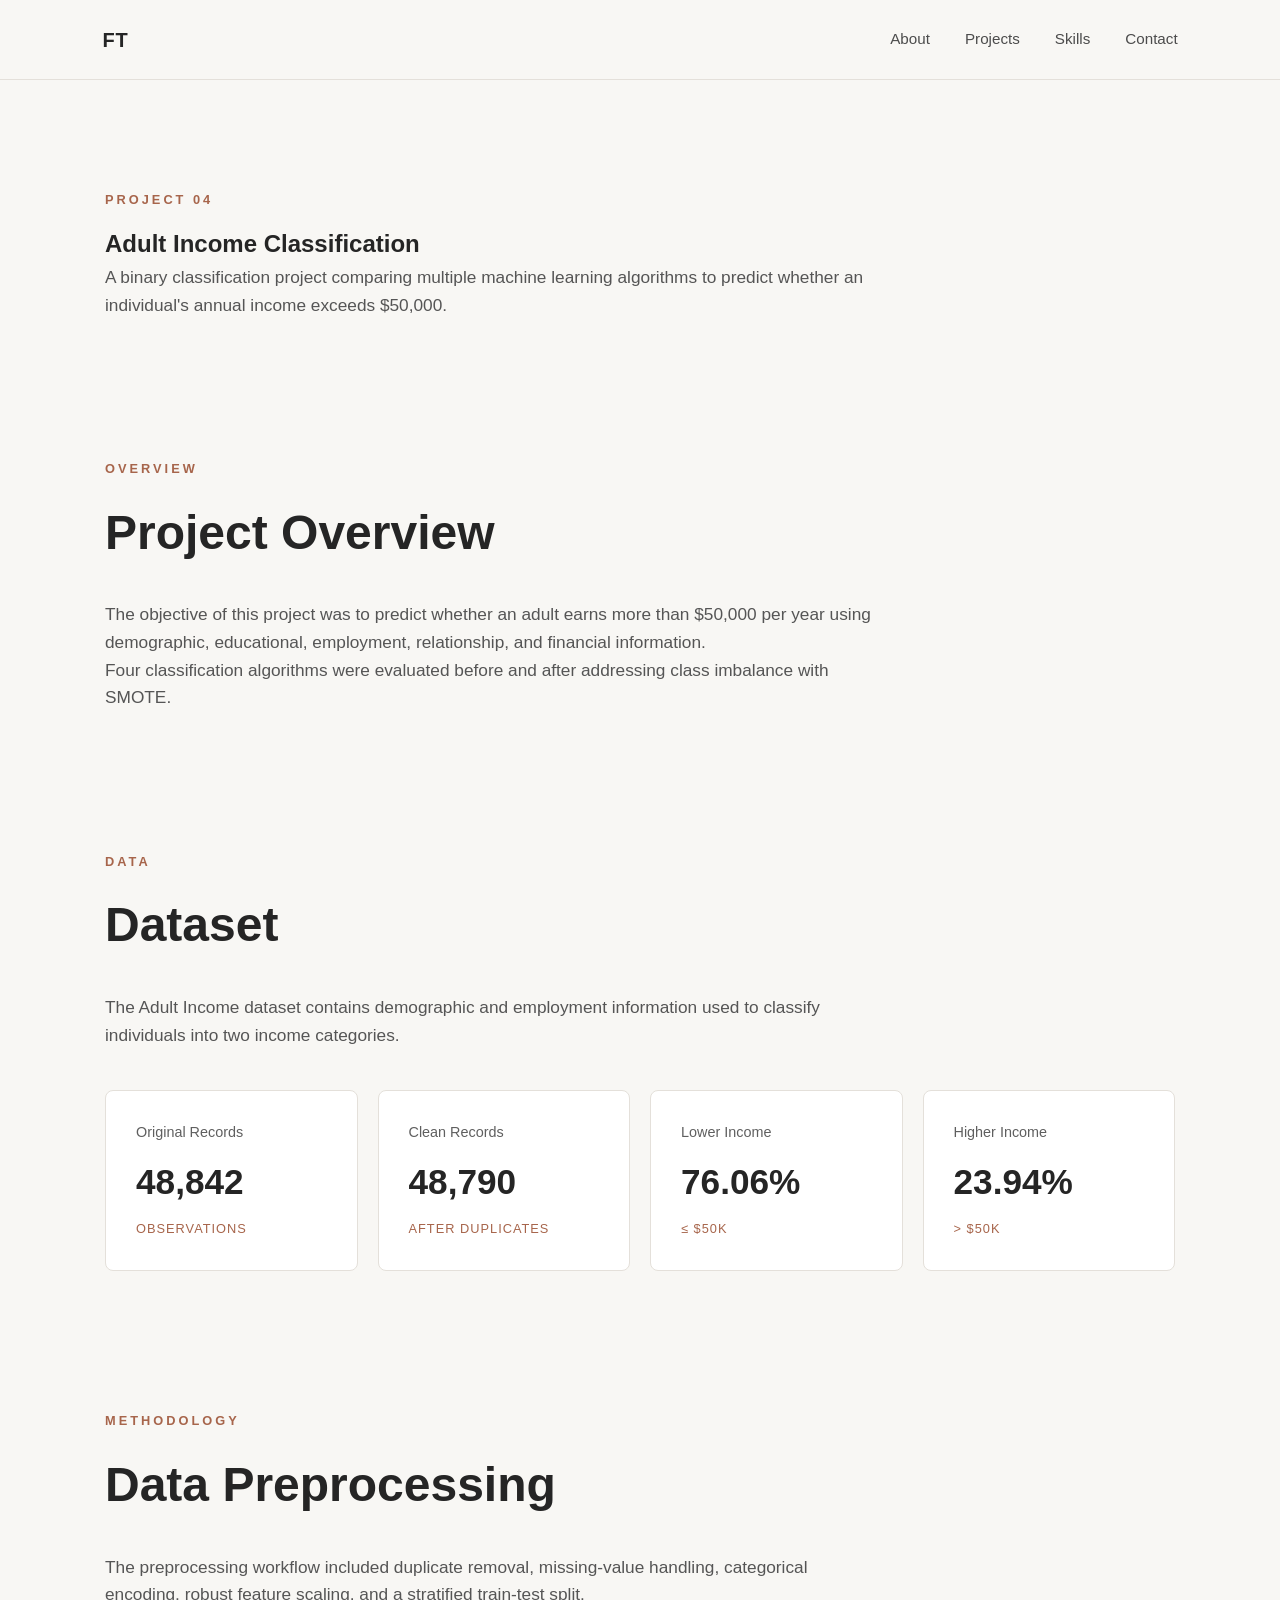
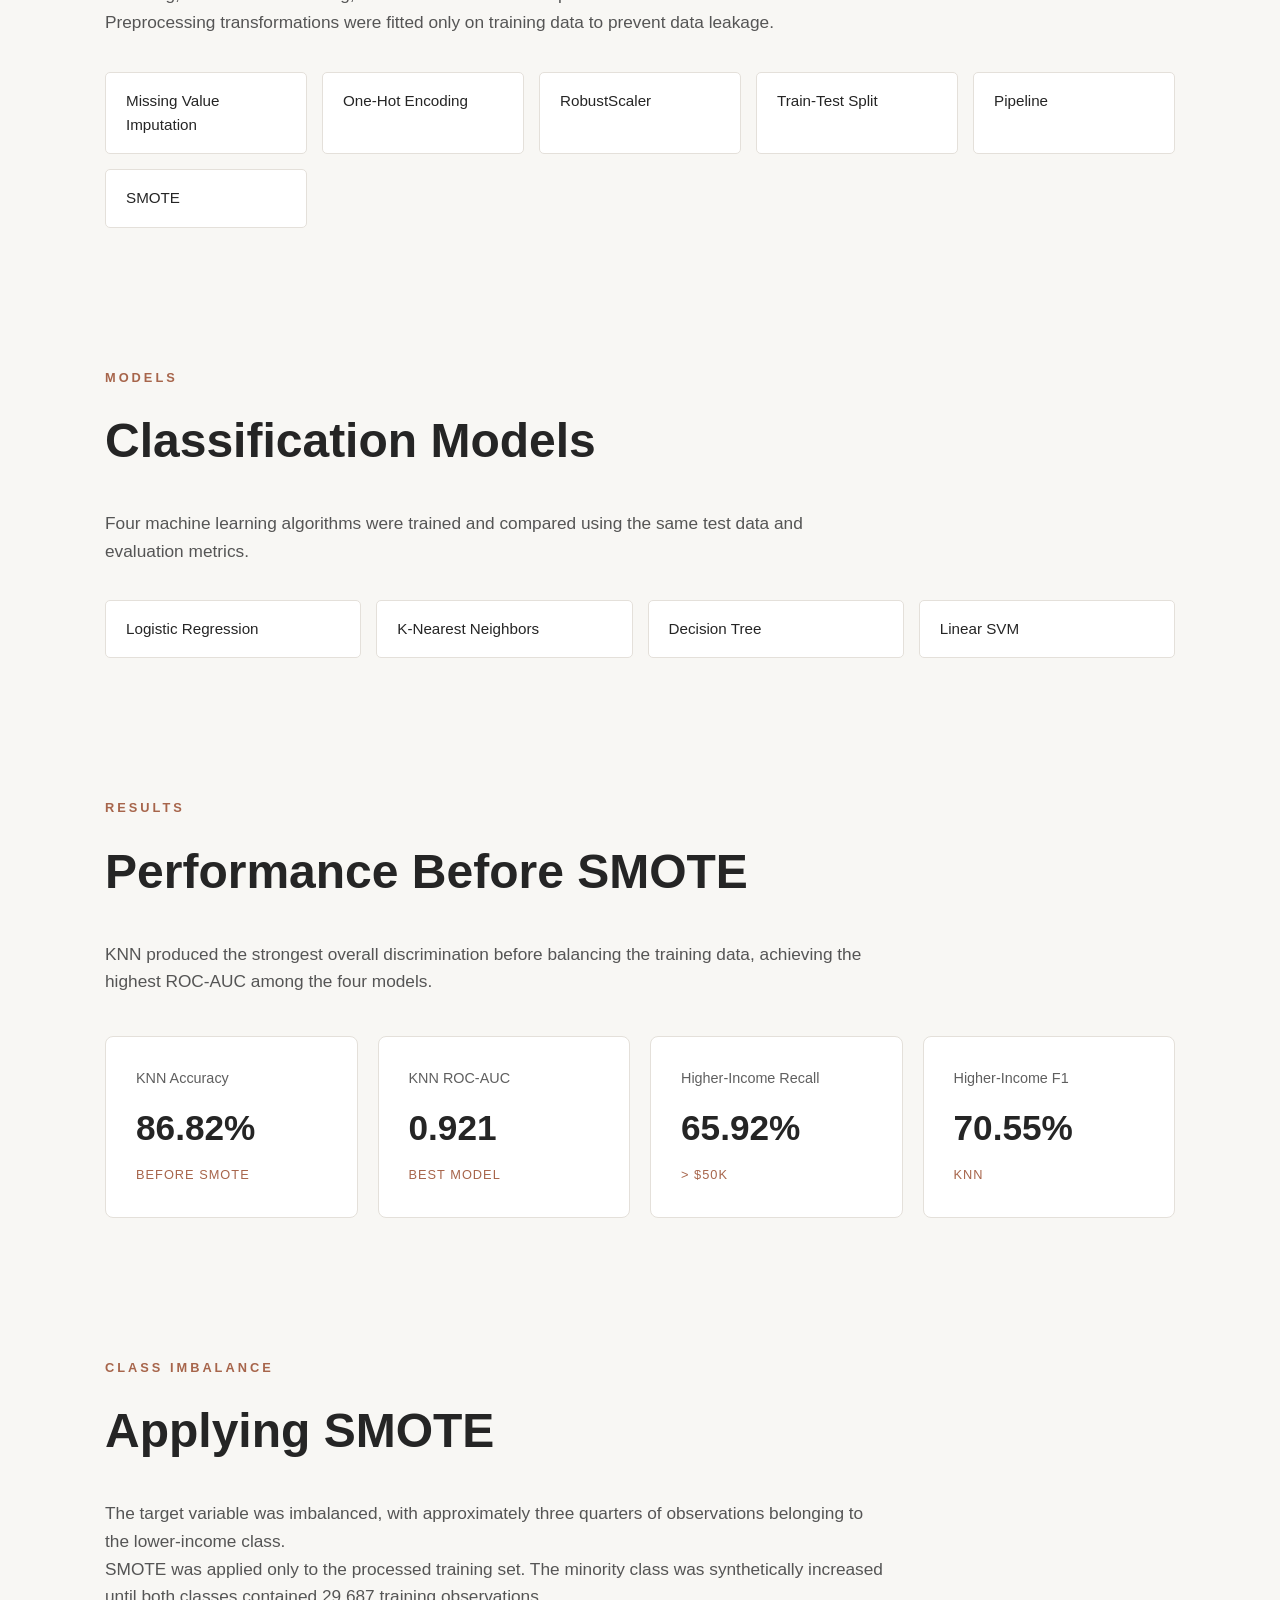
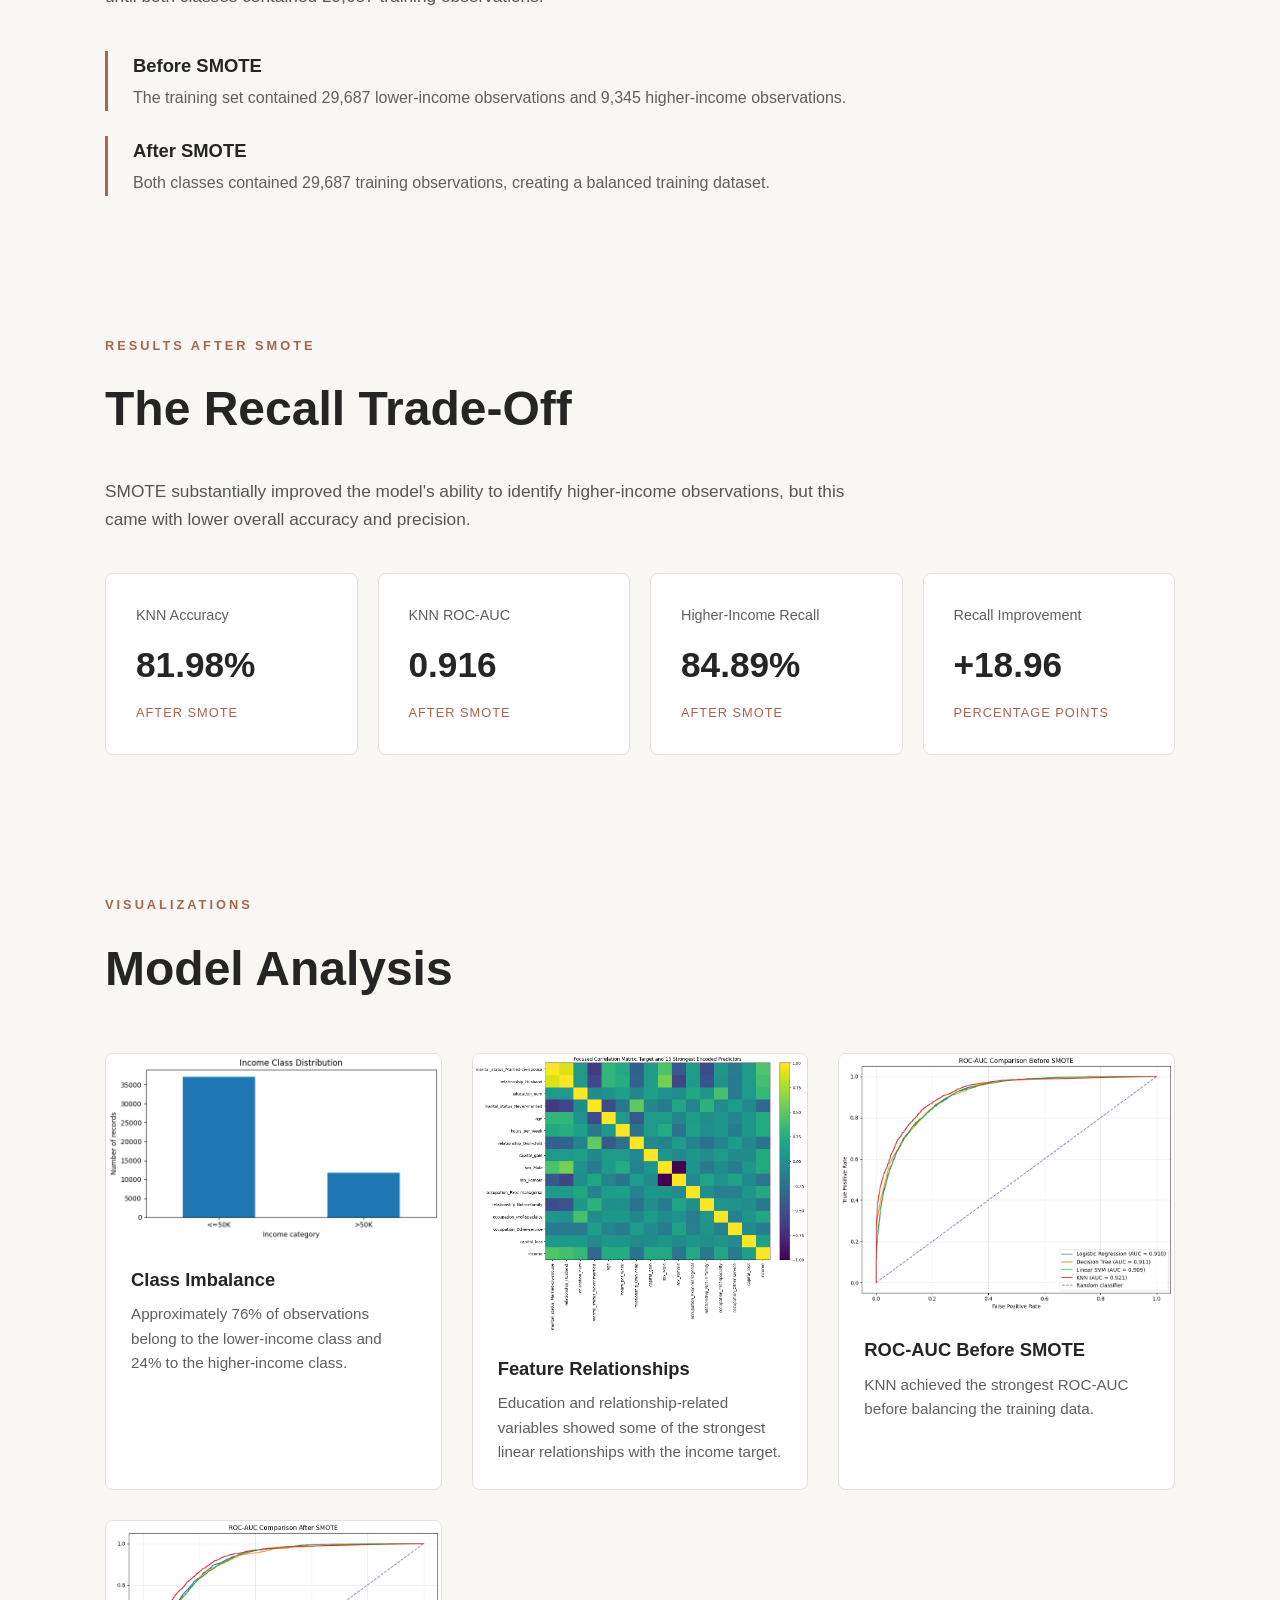
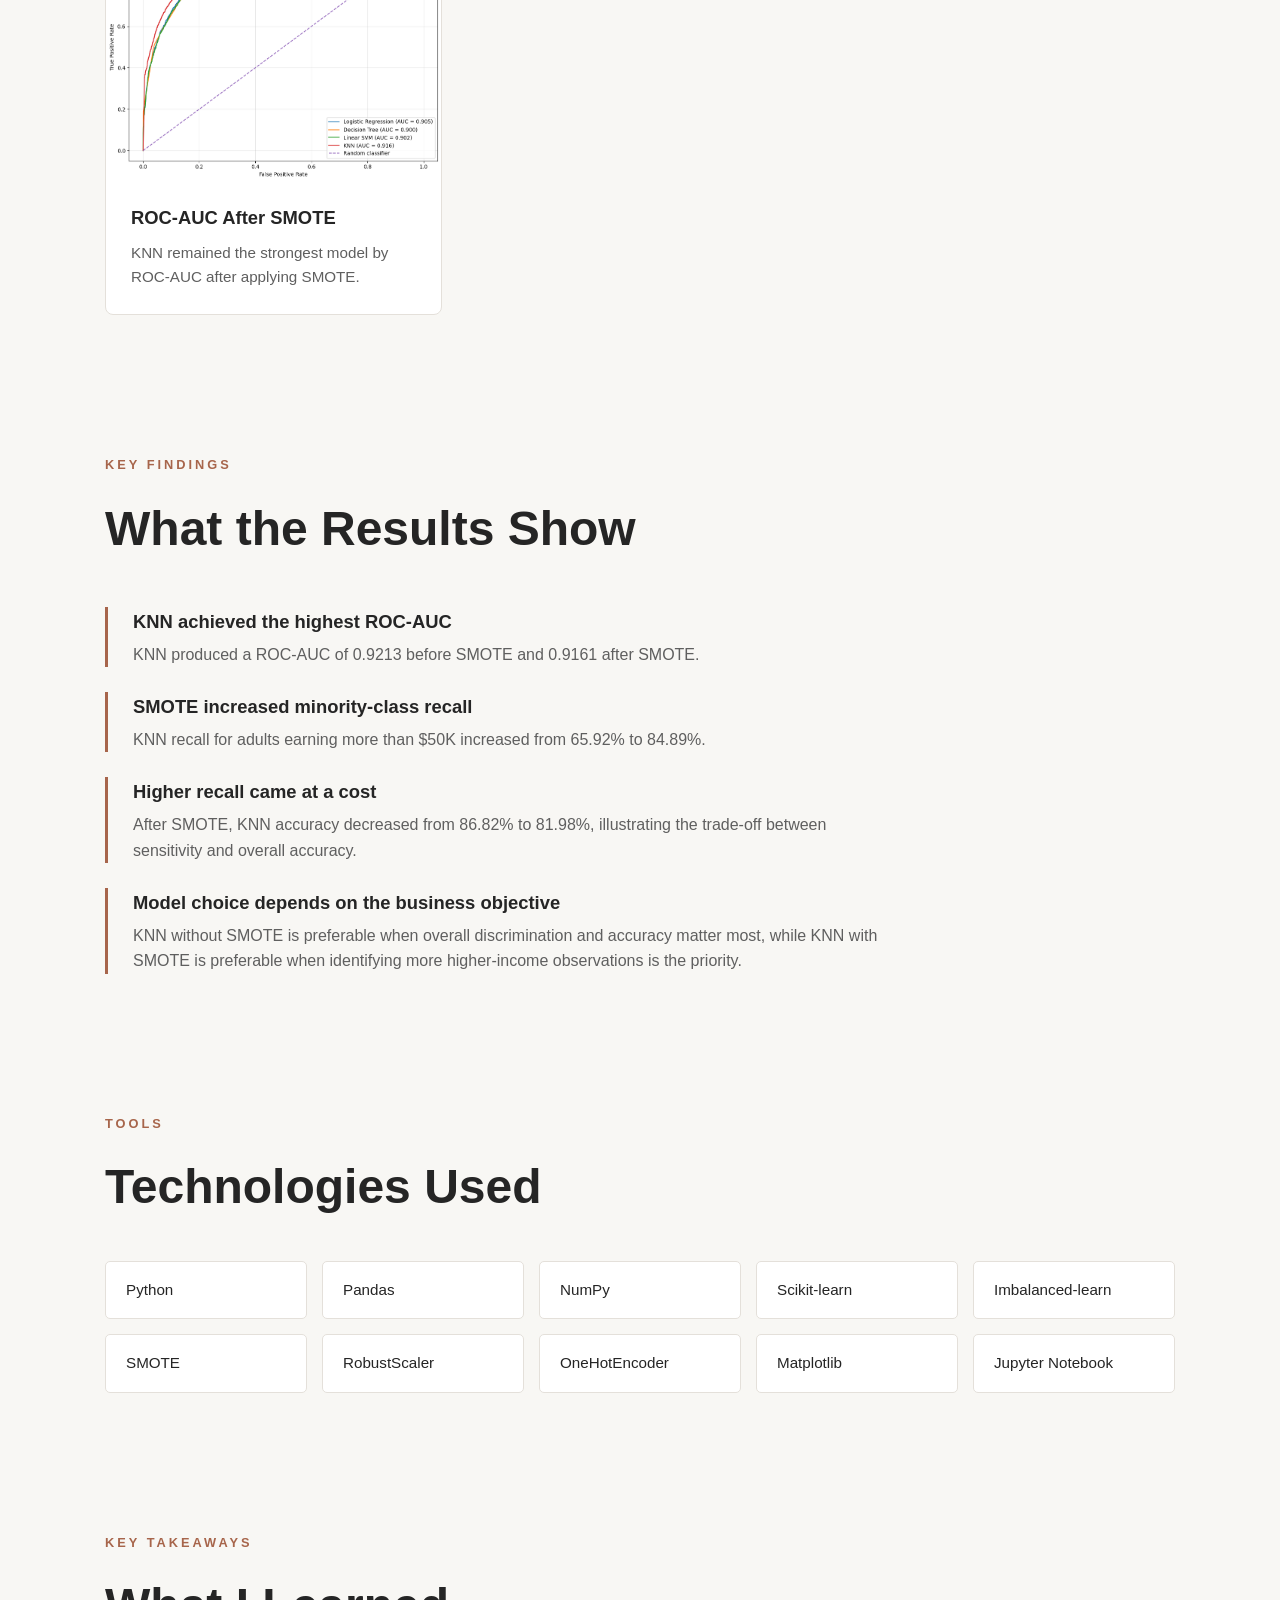
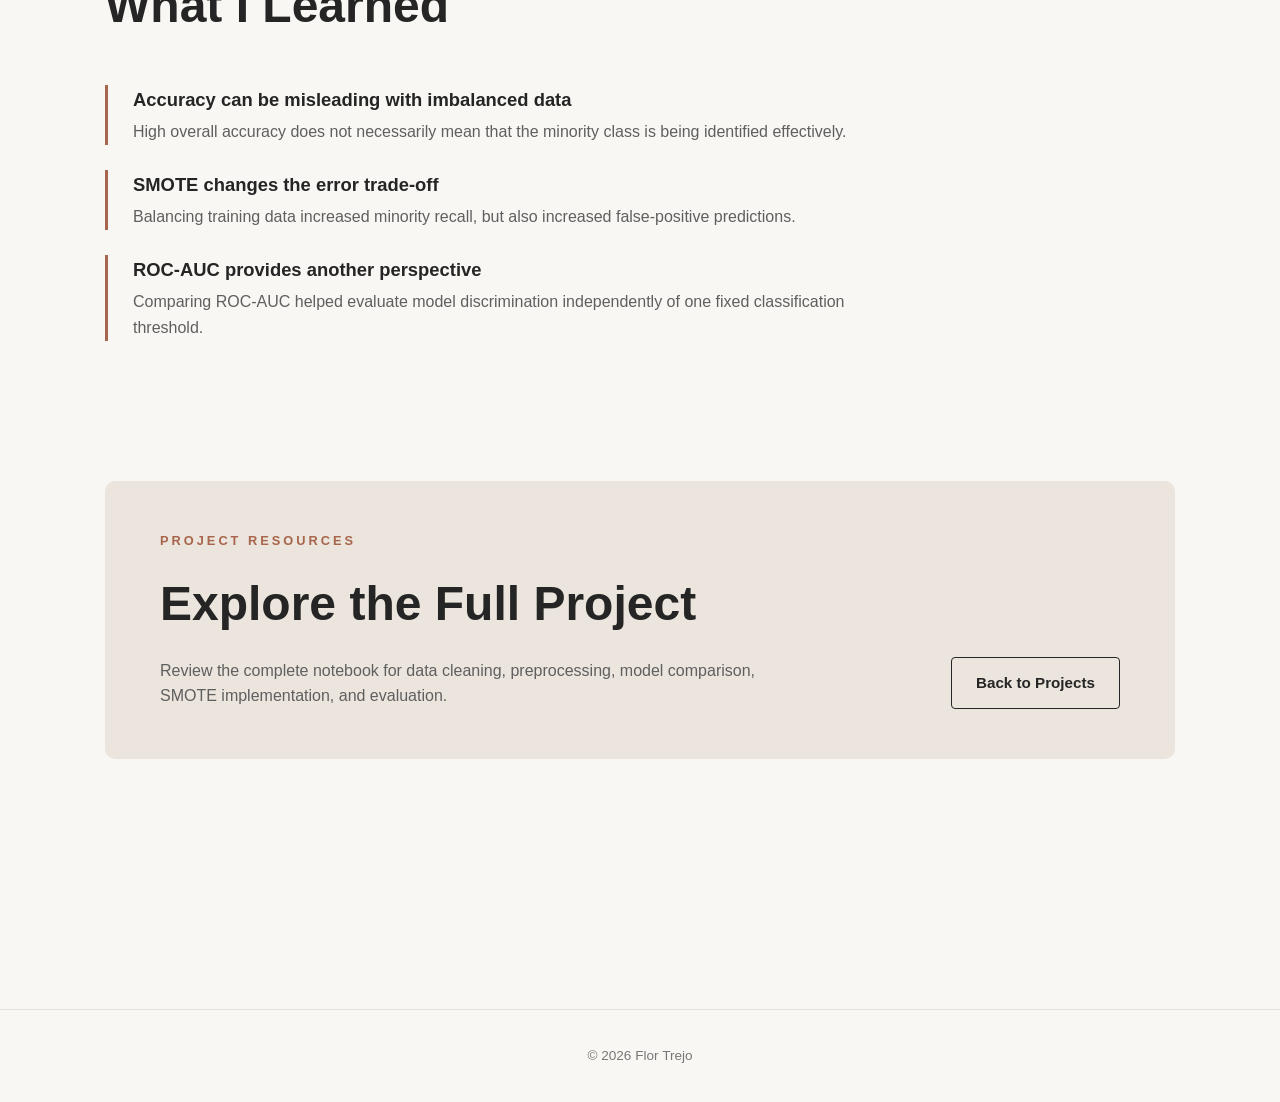
==== projects/adult-income.html @ ca2d6c8a "Create Adult Income classification project page" ====
<!DOCTYPE html>
<html lang="en">

<head>
    <meta charset="UTF-8">
    <meta name="viewport" content="width=device-width, initial-scale=1.0">

    <title>Adult Income Classification | Flor Trejo</title>

    <link rel="stylesheet" href="../style.css">
</head>

<body>

    <nav>

        <div class="logo">
            <a href="../index.html">FT</a>
        </div>

        <div class="nav-links">
            <a href="../index.html#about">About</a>
            <a href="../index.html#projects">Projects</a>
            <a href="../index.html#skills">Skills</a>
            <a href="../index.html#contact">Contact</a>
        </div>

    </nav>


    <main>

        <!-- PROJECT INTRO -->

        <section>

            <p class="section-label">PROJECT 04</p>

            <h1>Adult Income Classification</h1>

            <p>
                A binary classification project comparing multiple machine
                learning algorithms to predict whether an individual's annual
                income exceeds $50,000.
            </p>

        </section>


        <!-- OVERVIEW -->

        <section>

            <p class="section-label">OVERVIEW</p>

            <h2>Project Overview</h2>

            <p>
                The objective of this project was to predict whether an adult
                earns more than $50,000 per year using demographic,
                educational, employment, relationship, and financial
                information.
            </p>

            <p>
                Four classification algorithms were evaluated before and
                after addressing class imbalance with SMOTE.
            </p>

        </section>


        <!-- DATA -->

        <section>

            <p class="section-label">DATA</p>

            <h2>Dataset</h2>

            <p>
                The Adult Income dataset contains demographic and employment
                information used to classify individuals into two income
                categories.
            </p>

            <div class="results-grid">

                <div class="result-card">
                    <p>Original Records</p>
                    <h3>48,842</h3>
                    <span>Observations</span>
                </div>

                <div class="result-card">
                    <p>Clean Records</p>
                    <h3>48,790</h3>
                    <span>After Duplicates</span>
                </div>

                <div class="result-card">
                    <p>Lower Income</p>
                    <h3>76.06%</h3>
                    <span>≤ $50K</span>
                </div>

                <div class="result-card">
                    <p>Higher Income</p>
                    <h3>23.94%</h3>
                    <span>&gt; $50K</span>
                </div>

            </div>

        </section>


        <!-- PREPROCESSING -->

        <section>

            <p class="section-label">METHODOLOGY</p>

            <h2>Data Preprocessing</h2>

            <p>
                The preprocessing workflow included duplicate removal,
                missing-value handling, categorical encoding, robust feature
                scaling, and a stratified train-test split.
            </p>

            <p>
                Preprocessing transformations were fitted only on training
                data to prevent data leakage.
            </p>

            <div class="skills-grid">

                <span>Missing Value Imputation</span>
                <span>One-Hot Encoding</span>
                <span>RobustScaler</span>
                <span>Train-Test Split</span>
                <span>Pipeline</span>
                <span>SMOTE</span>

            </div>

        </section>


        <!-- MODELS -->

        <section>

            <p class="section-label">MODELS</p>

            <h2>Classification Models</h2>

            <p>
                Four machine learning algorithms were trained and compared
                using the same test data and evaluation metrics.
            </p>

            <div class="skills-grid">

                <span>Logistic Regression</span>
                <span>K-Nearest Neighbors</span>
                <span>Decision Tree</span>
                <span>Linear SVM</span>

            </div>

        </section>


        <!-- RESULTS BEFORE SMOTE -->

        <section>

            <p class="section-label">RESULTS</p>

            <h2>Performance Before SMOTE</h2>

            <p>
                KNN produced the strongest overall discrimination before
                balancing the training data, achieving the highest ROC-AUC
                among the four models.
            </p>

            <div class="results-grid">

                <div class="result-card">
                    <p>KNN Accuracy</p>
                    <h3>86.82%</h3>
                    <span>Before SMOTE</span>
                </div>

                <div class="result-card">
                    <p>KNN ROC-AUC</p>
                    <h3>0.921</h3>
                    <span>Best Model</span>
                </div>

                <div class="result-card">
                    <p>Higher-Income Recall</p>
                    <h3>65.92%</h3>
                    <span>&gt; $50K</span>
                </div>

                <div class="result-card">
                    <p>Higher-Income F1</p>
                    <h3>70.55%</h3>
                    <span>KNN</span>
                </div>

            </div>

        </section>


        <!-- SMOTE -->

        <section>

            <p class="section-label">CLASS IMBALANCE</p>

            <h2>Applying SMOTE</h2>

            <p>
                The target variable was imbalanced, with approximately
                three quarters of observations belonging to the lower-income
                class.
            </p>

            <p>
                SMOTE was applied only to the processed training set.
                The minority class was synthetically increased until both
                classes contained 29,687 training observations.
            </p>

            <div class="findings-list">

                <div>

                    <strong>Before SMOTE</strong>

                    <p>
                        The training set contained 29,687 lower-income
                        observations and 9,345 higher-income observations.
                    </p>

                </div>


                <div>

                    <strong>After SMOTE</strong>

                    <p>
                        Both classes contained 29,687 training observations,
                        creating a balanced training dataset.
                    </p>

                </div>

            </div>

        </section>


        <!-- RESULTS AFTER SMOTE -->

        <section>

            <p class="section-label">RESULTS AFTER SMOTE</p>

            <h2>The Recall Trade-Off</h2>

            <p>
                SMOTE substantially improved the model's ability to identify
                higher-income observations, but this came with lower overall
                accuracy and precision.
            </p>

            <div class="results-grid">

                <div class="result-card">
                    <p>KNN Accuracy</p>
                    <h3>81.98%</h3>
                    <span>After SMOTE</span>
                </div>

                <div class="result-card">
                    <p>KNN ROC-AUC</p>
                    <h3>0.916</h3>
                    <span>After SMOTE</span>
                </div>

                <div class="result-card">
                    <p>Higher-Income Recall</p>
                    <h3>84.89%</h3>
                    <span>After SMOTE</span>
                </div>

                <div class="result-card">
                    <p>Recall Improvement</p>
                    <h3>+18.96</h3>
                    <span>Percentage Points</span>
                </div>

            </div>

        </section>


        <!-- VISUALIZATIONS -->

        <section>

            <p class="section-label">VISUALIZATIONS</p>

            <h2>Model Analysis</h2>

            <div class="visualization-grid">


                <div class="visualization-card">

                    <img src="../assets/adult_target_distribution.png"
                         alt="Adult Income target class distribution">

                    <h3>Class Imbalance</h3>

                    <p>
                        Approximately 76% of observations belong to the
                        lower-income class and 24% to the higher-income class.
                    </p>

                </div>


                <div class="visualization-card">

                    <img src="../assets/adult_top_correlations.png"
                         alt="Adult Income strongest feature correlations">

                    <h3>Feature Relationships</h3>

                    <p>
                        Education and relationship-related variables showed
                        some of the strongest linear relationships with the
                        income target.
                    </p>

                </div>


                <div class="visualization-card">

                    <img src="../assets/adult_roc_before_smote.png"
                         alt="ROC-AUC comparison before SMOTE">

                    <h3>ROC-AUC Before SMOTE</h3>

                    <p>
                        KNN achieved the strongest ROC-AUC before balancing
                        the training data.
                    </p>

                </div>


                <div class="visualization-card">

                    <img src="../assets/adult_roc_after_smote.png"
                         alt="ROC-AUC comparison after SMOTE">

                    <h3>ROC-AUC After SMOTE</h3>

                    <p>
                        KNN remained the strongest model by ROC-AUC after
                        applying SMOTE.
                    </p>

                </div>


            </div>

        </section>


        <!-- KEY FINDINGS -->

        <section>

            <p class="section-label">KEY FINDINGS</p>

            <h2>What the Results Show</h2>

            <div class="findings-list">

                <div>

                    <strong>KNN achieved the highest ROC-AUC</strong>

                    <p>
                        KNN produced a ROC-AUC of 0.9213 before SMOTE and
                        0.9161 after SMOTE.
                    </p>

                </div>


                <div>

                    <strong>SMOTE increased minority-class recall</strong>

                    <p>
                        KNN recall for adults earning more than $50K increased
                        from 65.92% to 84.89%.
                    </p>

                </div>


                <div>

                    <strong>Higher recall came at a cost</strong>

                    <p>
                        After SMOTE, KNN accuracy decreased from 86.82%
                        to 81.98%, illustrating the trade-off between
                        sensitivity and overall accuracy.
                    </p>

                </div>


                <div>

                    <strong>Model choice depends on the business objective</strong>

                    <p>
                        KNN without SMOTE is preferable when overall
                        discrimination and accuracy matter most, while
                        KNN with SMOTE is preferable when identifying more
                        higher-income observations is the priority.
                    </p>

                </div>

            </div>

        </section>


        <!-- TOOLS -->

        <section>

            <p class="section-label">TOOLS</p>

            <h2>Technologies Used</h2>

            <div class="skills-grid">

                <span>Python</span>
                <span>Pandas</span>
                <span>NumPy</span>
                <span>Scikit-learn</span>
                <span>Imbalanced-learn</span>
                <span>SMOTE</span>
                <span>RobustScaler</span>
                <span>OneHotEncoder</span>
                <span>Matplotlib</span>
                <span>Jupyter Notebook</span>

            </div>

        </section>


        <!-- TAKEAWAYS -->

        <section>

            <p class="section-label">KEY TAKEAWAYS</p>

            <h2>What I Learned</h2>

            <div class="findings-list">

                <div>

                    <strong>Accuracy can be misleading with imbalanced data</strong>

                    <p>
                        High overall accuracy does not necessarily mean that
                        the minority class is being identified effectively.
                    </p>

                </div>


                <div>

                    <strong>SMOTE changes the error trade-off</strong>

                    <p>
                        Balancing training data increased minority recall,
                        but also increased false-positive predictions.
                    </p>

                </div>


                <div>

                    <strong>ROC-AUC provides another perspective</strong>

                    <p>
                        Comparing ROC-AUC helped evaluate model discrimination
                        independently of one fixed classification threshold.
                    </p>

                </div>

            </div>

        </section>


        <!-- RESOURCES -->

        <section class="resource-section">

            <div class="resource-content">

                <div>

                    <p class="section-label">PROJECT RESOURCES</p>

                    <h2>Explore the Full Project</h2>

                    <p>
                        Review the complete notebook for data cleaning,
                        preprocessing, model comparison, SMOTE implementation,
                        and evaluation.
                    </p>

                </div>


                <div class="resource-buttons">

                    <a href="../index.html#projects"
                       class="secondary-button">
                        Back to Projects
                    </a>

                </div>

            </div>

        </section>


    </main>


    <footer>
        <p>© 2026 Flor Trejo</p>
    </footer>

</body>

</html>
---- style.css ----
/* =========================
   GENERAL
========================= */

* {
    margin: 0;
    padding: 0;
    box-sizing: border-box;
}

html {
    scroll-behavior: smooth;
}

body {
    font-family: -apple-system, BlinkMacSystemFont, "Segoe UI", Roboto,
        Helvetica, Arial, sans-serif;

    background-color: #f8f7f4;
    color: #252525;
    line-height: 1.6;
}

a {
    text-decoration: none;
    color: inherit;
}


/* =========================
   NAVIGATION
========================= */

nav {
    width: 100%;
    height: 80px;

    display: flex;
    align-items: center;
    justify-content: space-between;

    padding: 0 8%;

    background-color: #f8f7f4;

    position: sticky;
    top: 0;
    z-index: 100;

    border-bottom: 1px solid #e4e0da;
}

.logo {
    font-size: 1.25rem;
    font-weight: 700;
    letter-spacing: 1px;
}

.nav-links {
    display: flex;
    gap: 35px;
}

.nav-links a {
    font-size: 0.95rem;
    color: #4c4c4c;
    transition: 0.2s;
}

.nav-links a:hover {
    color: #a7654b;
}


/* =========================
   HERO
========================= */

header {
    min-height: 78vh;

    display: flex;
    flex-direction: column;
    justify-content: center;

    padding: 100px 10%;

    background-color: #ebe5dd;
}

.intro {
    font-size: 1.05rem;
    margin-bottom: 10px;
    color: #a7654b;
    font-weight: 600;
}

header h1 {
    font-size: clamp(4rem, 8vw, 7rem);
    line-height: 1;
    letter-spacing: -4px;
    margin-bottom: 25px;
}

header h2 {
    font-size: clamp(1.5rem, 3vw, 2.3rem);
    font-weight: 500;
    margin-bottom: 20px;
}

.hero-description {
    max-width: 700px;
    font-size: 1.15rem;
    color: #5f5f5f;
    margin-bottom: 35px;
}

.hero-buttons {
    display: flex;
    gap: 15px;
    flex-wrap: wrap;
}

/* =========================
   BUTTONS
========================= */

.primary-button,
.secondary-button {
    display: inline-block;

    padding: 13px 24px;

    border-radius: 4px;

    font-size: 0.95rem;
    font-weight: 600;

    transition: 0.2s;
}

.primary-button {
    background-color: #252525;
    color: white;
}

.primary-button:hover {
    background-color: #a7654b;
}

.secondary-button {
    border: 1px solid #252525;
}

.secondary-button:hover {
    background-color: #252525;
    color: white;
}


/* =========================
   MAIN
========================= */

main {
    max-width: 1150px;
    margin: auto;
    padding: 110px 40px;
}

section {
    margin-bottom: 140px;
}

.section-label {
    font-size: 0.8rem;
    letter-spacing: 3px;
    font-weight: 700;
    color: #a7654b;
    margin-bottom: 15px;
}

section h2 {
    font-size: clamp(2rem, 4vw, 3rem);
    margin-bottom: 30px;
}

section > p {
    max-width: 780px;
    font-size: 1.08rem;
    color: #555;
}


/* =========================
   PROJECT
========================= */

.project-card {
    margin-top: 30px;
margin-bottom: 30px;

    background-color: #ffffff;

    border: 1px solid #e4e0da;

    padding: 45px;

    border-radius: 8px;

    transition: transform 0.2s, box-shadow 0.2s;
}

.project-card:hover {
    transform: translateY(-4px);

    box-shadow:
        0 12px 30px rgba(0, 0, 0, 0.07);
}

.project-number {
    font-size: 0.8rem;
    font-weight: 700;
    color: #a7654b;
    margin-bottom: 25px;
}

.project-card h3 {
    font-size: 1.7rem;
    margin-bottom: 15px;
}

.project-card > p {
    max-width: 700px;
    color: #5a5a5a;
}

.project-tools {
    margin-top: 25px;
    margin-bottom: 25px;

    font-size: 0.9rem;
    color: #777;
}

.project-link {
    font-weight: 600;
    color: #a7654b;
}

.project-link:hover {
    text-decoration: underline;
}


/* =========================
   SKILLS
========================= */

.skills-grid {
    display: grid;

    grid-template-columns:
        repeat(auto-fit, minmax(180px, 1fr));

    gap: 15px;

    margin-top: 35px;
}

.skills-grid span {
    background-color: white;

    border: 1px solid #e4e0da;

    padding: 16px 20px;

    border-radius: 5px;

    font-size: 0.95rem;
}


/* =========================
   CONTACT
========================= */

#contact {
    background-color: #ebe5dd;

    padding: 60px;

    border-radius: 8px;
}

/* =========================
   PROJECT RESOURCES
========================= */

.resource-section {
    background-color: #ebe5dd;
    border-radius: 10px;
    padding: 50px 55px;
}

.resource-content {
    display: flex;
    align-items: flex-end;
    justify-content: space-between;
    gap: 50px;
}

.resource-content h2 {
    margin-bottom: 15px;
}

.resource-content p:not(.section-label) {
    max-width: 650px;
    color: #5f5f5f;
}

.resource-buttons {
    display: flex;
    gap: 14px;
    flex-shrink: 0;
}

/* =========================
   FOOTER
========================= */

footer {
    border-top: 1px solid #e4e0da;

    padding: 35px 8%;

    text-align: center;

    font-size: 0.85rem;
    color: #777;
}


/* =========================
   MOBILE
========================= */
/* =========================
   PROJECT RESULTS
========================= */

.results-grid {
    display: grid;
    grid-template-columns: repeat(auto-fit, minmax(200px, 1fr));
    gap: 20px;
    margin-top: 40px;
}

.result-card {
    background-color: white;
    border: 1px solid #e4e0da;
    border-radius: 8px;
    padding: 30px;
}

.result-card p {
    font-size: 0.9rem;
    color: #666;
    margin-bottom: 10px;
}

.result-card h3 {
    font-size: 2.2rem;
    margin-bottom: 5px;
}

.result-card span {
    font-size: 0.8rem;
    color: #a7654b;
    text-transform: uppercase;
    letter-spacing: 1px;
}


.findings-list {
    margin-top: 40px;
    display: grid;
    gap: 25px;
}

.findings-list div {
    border-left: 3px solid #a7654b;
    padding-left: 25px;
}

.findings-list strong {
    display: block;
    font-size: 1.15rem;
    margin-bottom: 5px;
}

.findings-list p {
    color: #666;
    max-width: 750px;
}
/* =========================
   PROJECT VISUALIZATIONS
========================= */

.visualization-grid {
    display: grid;
    grid-template-columns: repeat(auto-fit, minmax(300px, 1fr));
    gap: 30px;
    margin-top: 45px;
}

.visualization-card {
    background-color: white;
    border: 1px solid #e4e0da;
    border-radius: 8px;
    overflow: hidden;
}

.visualization-card img {
    width: 100%;
    display: block;
}

.visualization-card h3 {
    font-size: 1.15rem;
    padding: 22px 25px 8px;
}

.visualization-card p {
    padding: 0 25px 25px;
    color: #666;
    font-size: 0.95rem;
}

.contribution-result {
    max-width: 320px;
    margin-top: 35px;
}

/* =========================
   SHARED PROJECT COLOR SYSTEM
========================= */

:root {
    --background: #f8f7f4;
    --section-background: #ebe5dd;
    --card-background: #ffffff;

    --text-primary: #252525;
    --text-secondary: #5f5f5f;

    --accent: #a7654b;

    --border: #e4e0da;
}


/* GENERAL PROJECT COLORS */

body {
    background-color: var(--background);
    color: var(--text-primary);
}

main {
    background-color: var(--background);
}

section {
    background-color: transparent;
}


/* LABELS */

.section-label {
    color: var(--accent);
}


/* RESULT CARDS */

.result-card {
    background-color: var(--card-background);
    border: 1px solid var(--border);
}

.result-card p {
    color: var(--text-secondary);
}

.result-card span {
    color: var(--accent);
}


/* SKILL CARDS */

.skills-grid span {
    background-color: var(--card-background);
    border: 1px solid var(--border);
    color: var(--text-primary);
}


/* FINDINGS */

.findings-list div {
    border-left-color: var(--accent);
}

.findings-list p {
    color: var(--text-secondary);
}


/* VISUALIZATION CARDS */

.visualization-card {
    background-color: var(--card-background);
    border: 1px solid var(--border);
}

.visualization-card p {
    color: var(--text-secondary);
}


/* RESOURCES */

.resource-section {
    background-color: var(--section-background);
}


/* BUTTONS */

.primary-button {
    background-color: var(--text-primary);
    color: white;
}

.primary-button:hover {
    background-color: var(--accent);
}

.secondary-button {
    border: 1px solid var(--text-primary);
    color: var(--text-primary);
}

.secondary-button:hover {
    background-color: var(--text-primary);
    color: white;
}

@media (max-width: 768px) {
.resource-section {
    padding: 35px 25px;
}

.resource-content {
    flex-direction: column;
    align-items: flex-start;
    gap: 30px;
}

.resource-buttons {
    width: 100%;
    flex-direction: column;
}

.resource-buttons a {
    text-align: center;
    width: 100%;
}
    nav {
        height: 70px;
        padding: 0 25px;
    }

    .nav-links {
        gap: 15px;
    }

    .nav-links a {
        font-size: 0.8rem;
    }

    header {
        min-height: 75vh;
        padding: 80px 25px;
    }

    header h1 {
        letter-spacing: -2px;
    }

    main {
        padding: 80px 25px;
    }

    section {
        margin-bottom: 90px;
    }

    .project-card {
        padding: 30px;
    }

    #contact {
        padding: 35px 25px;
    }
}
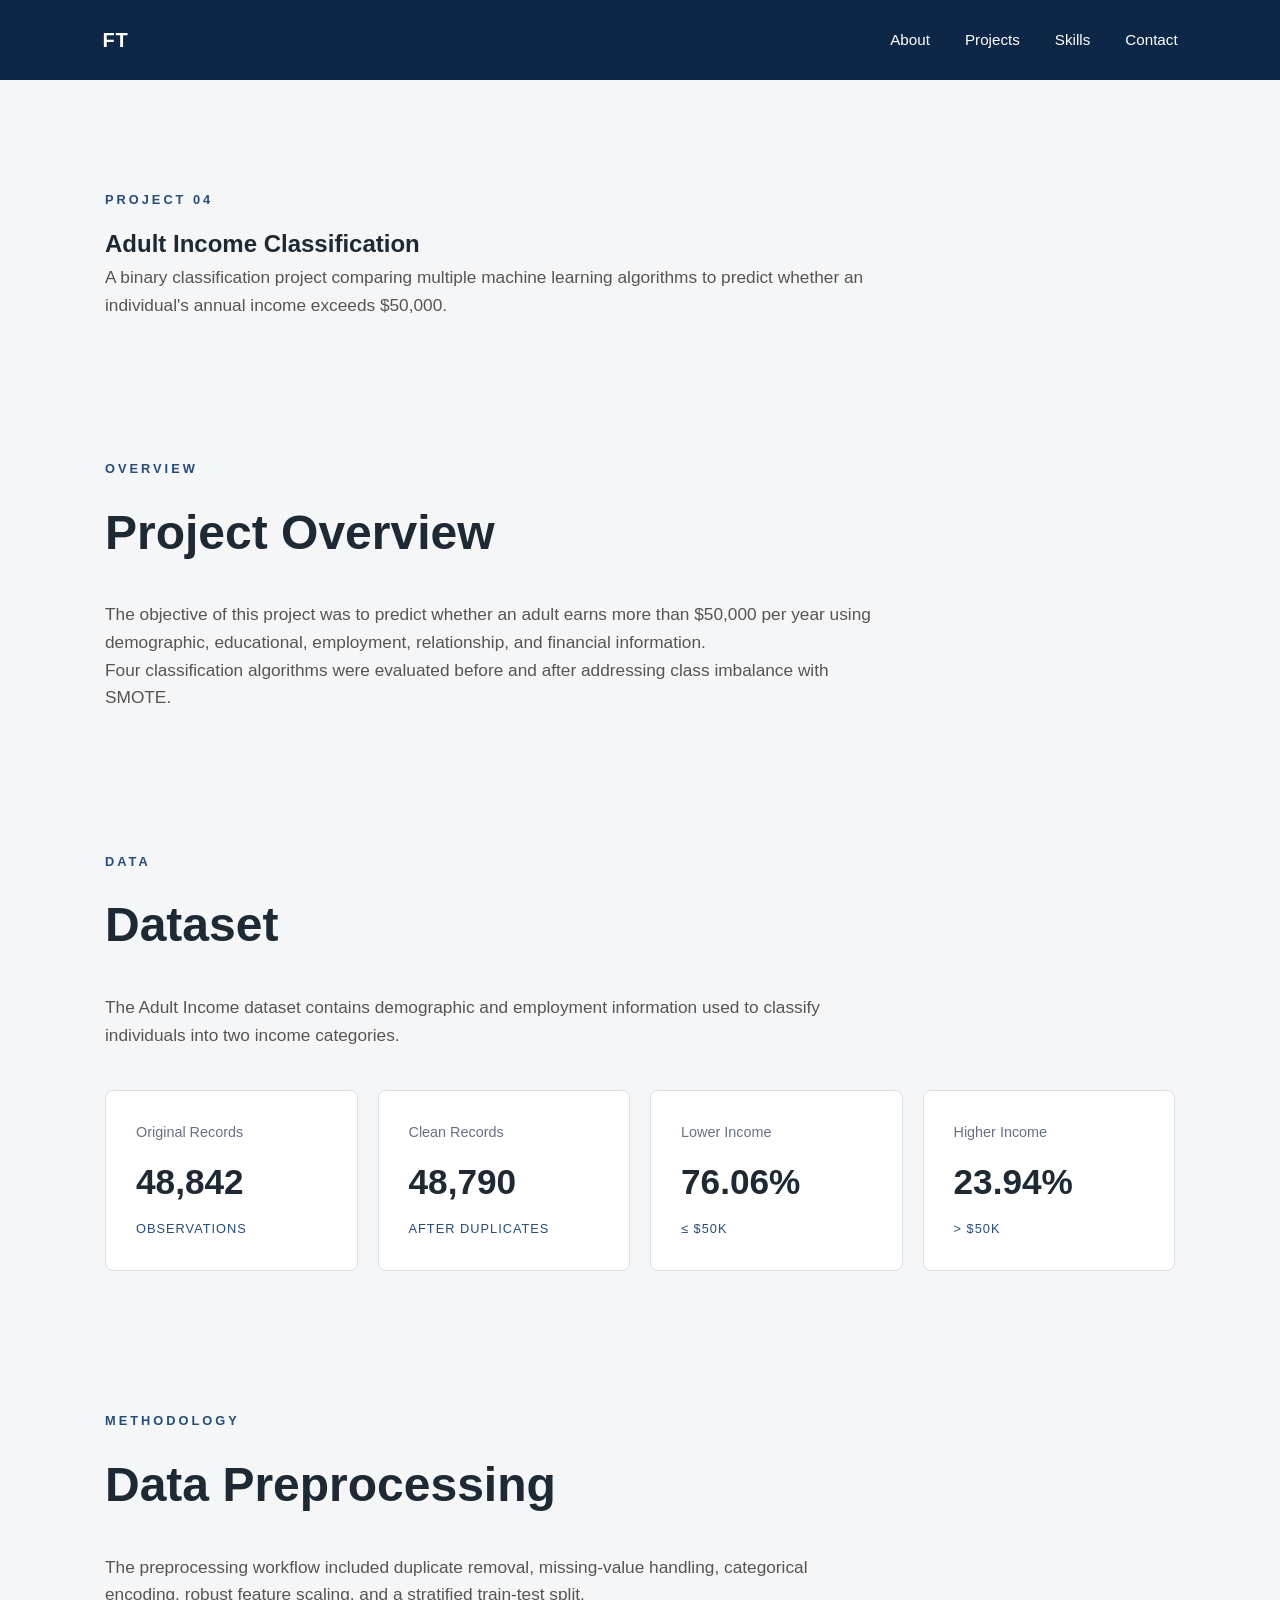
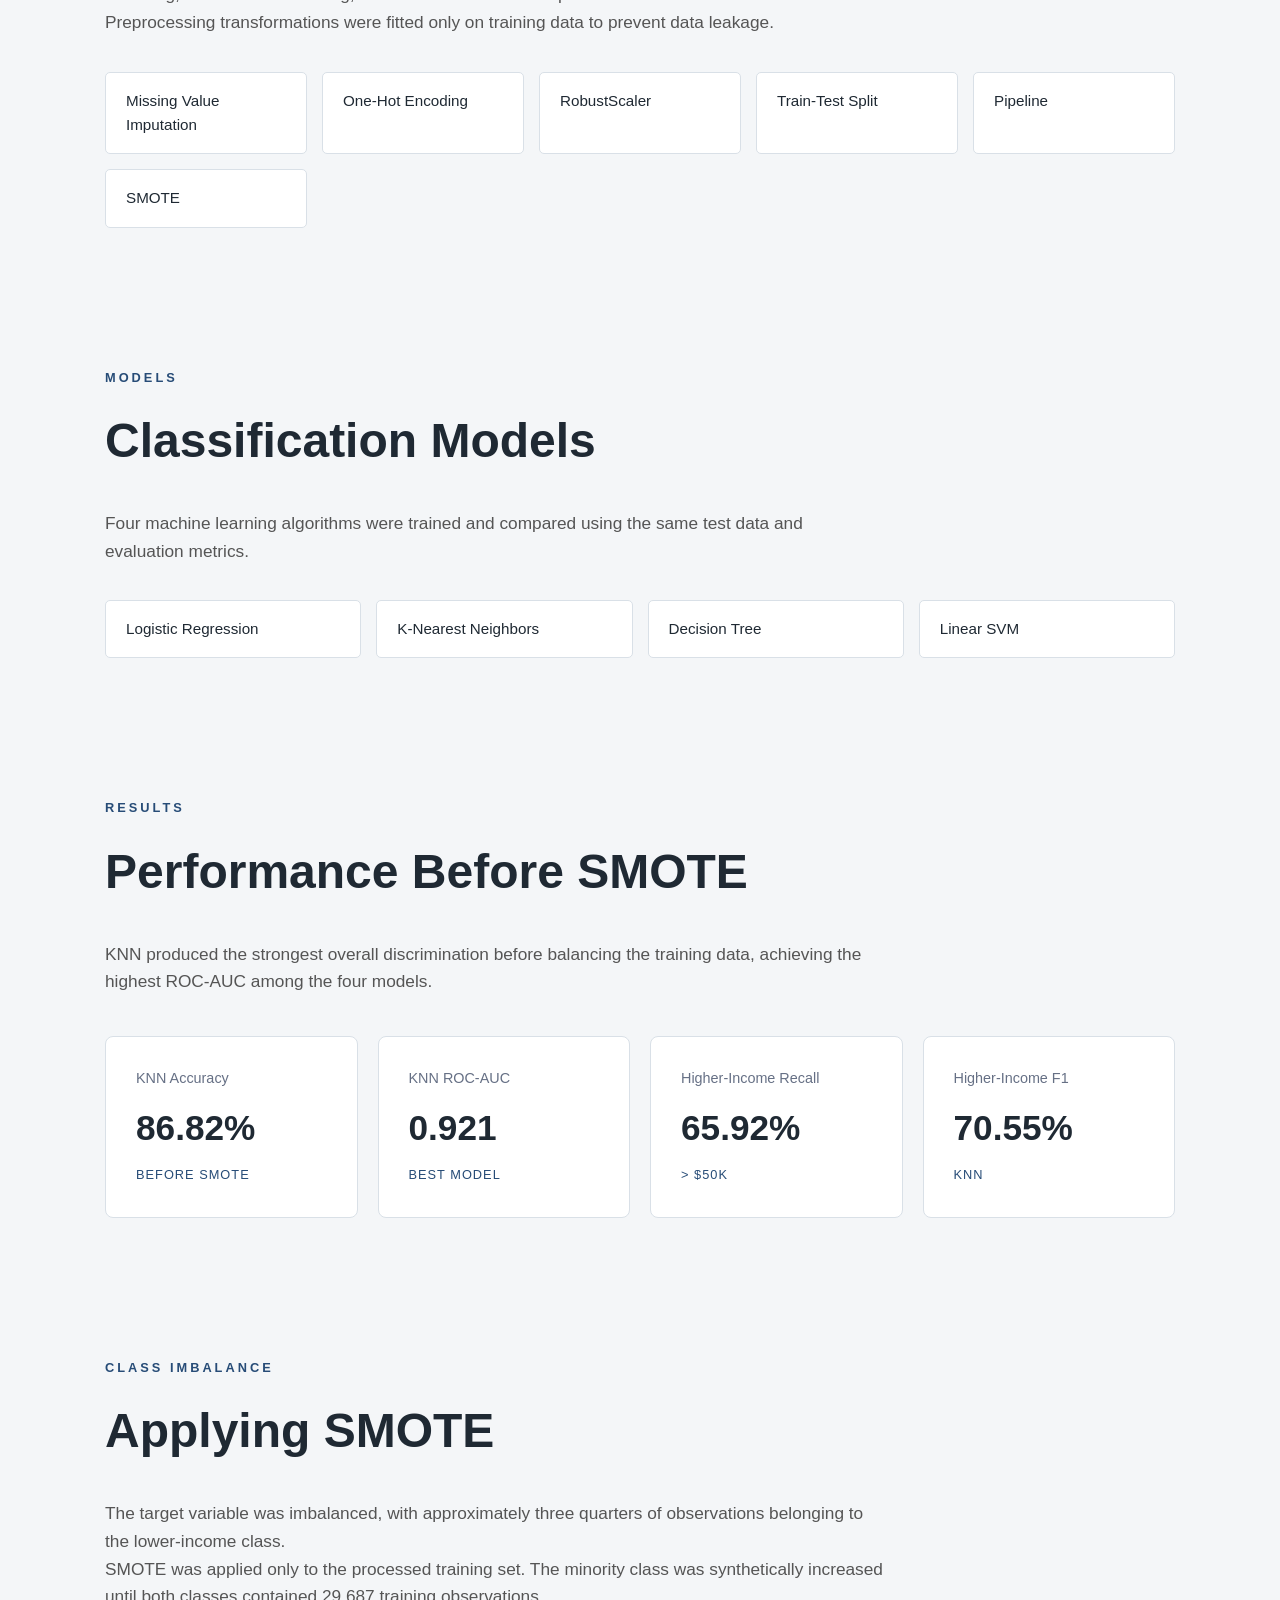
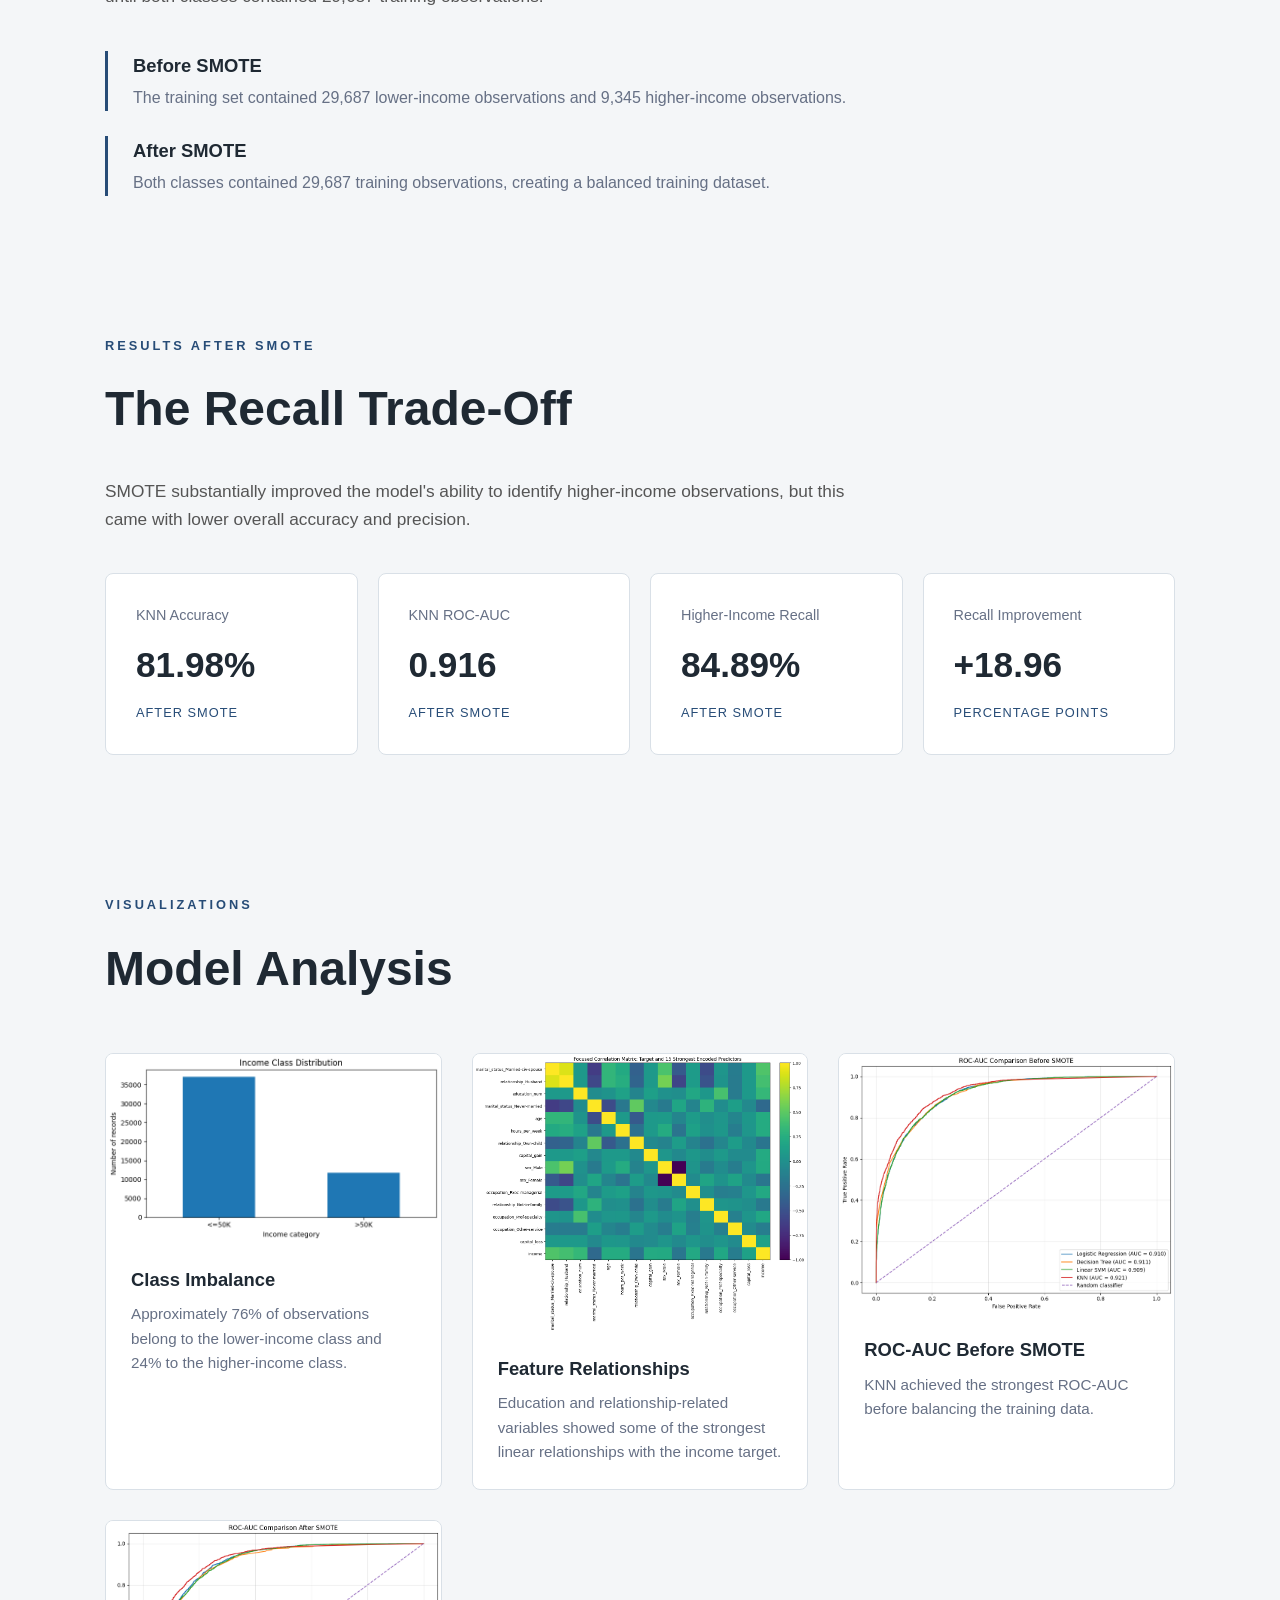
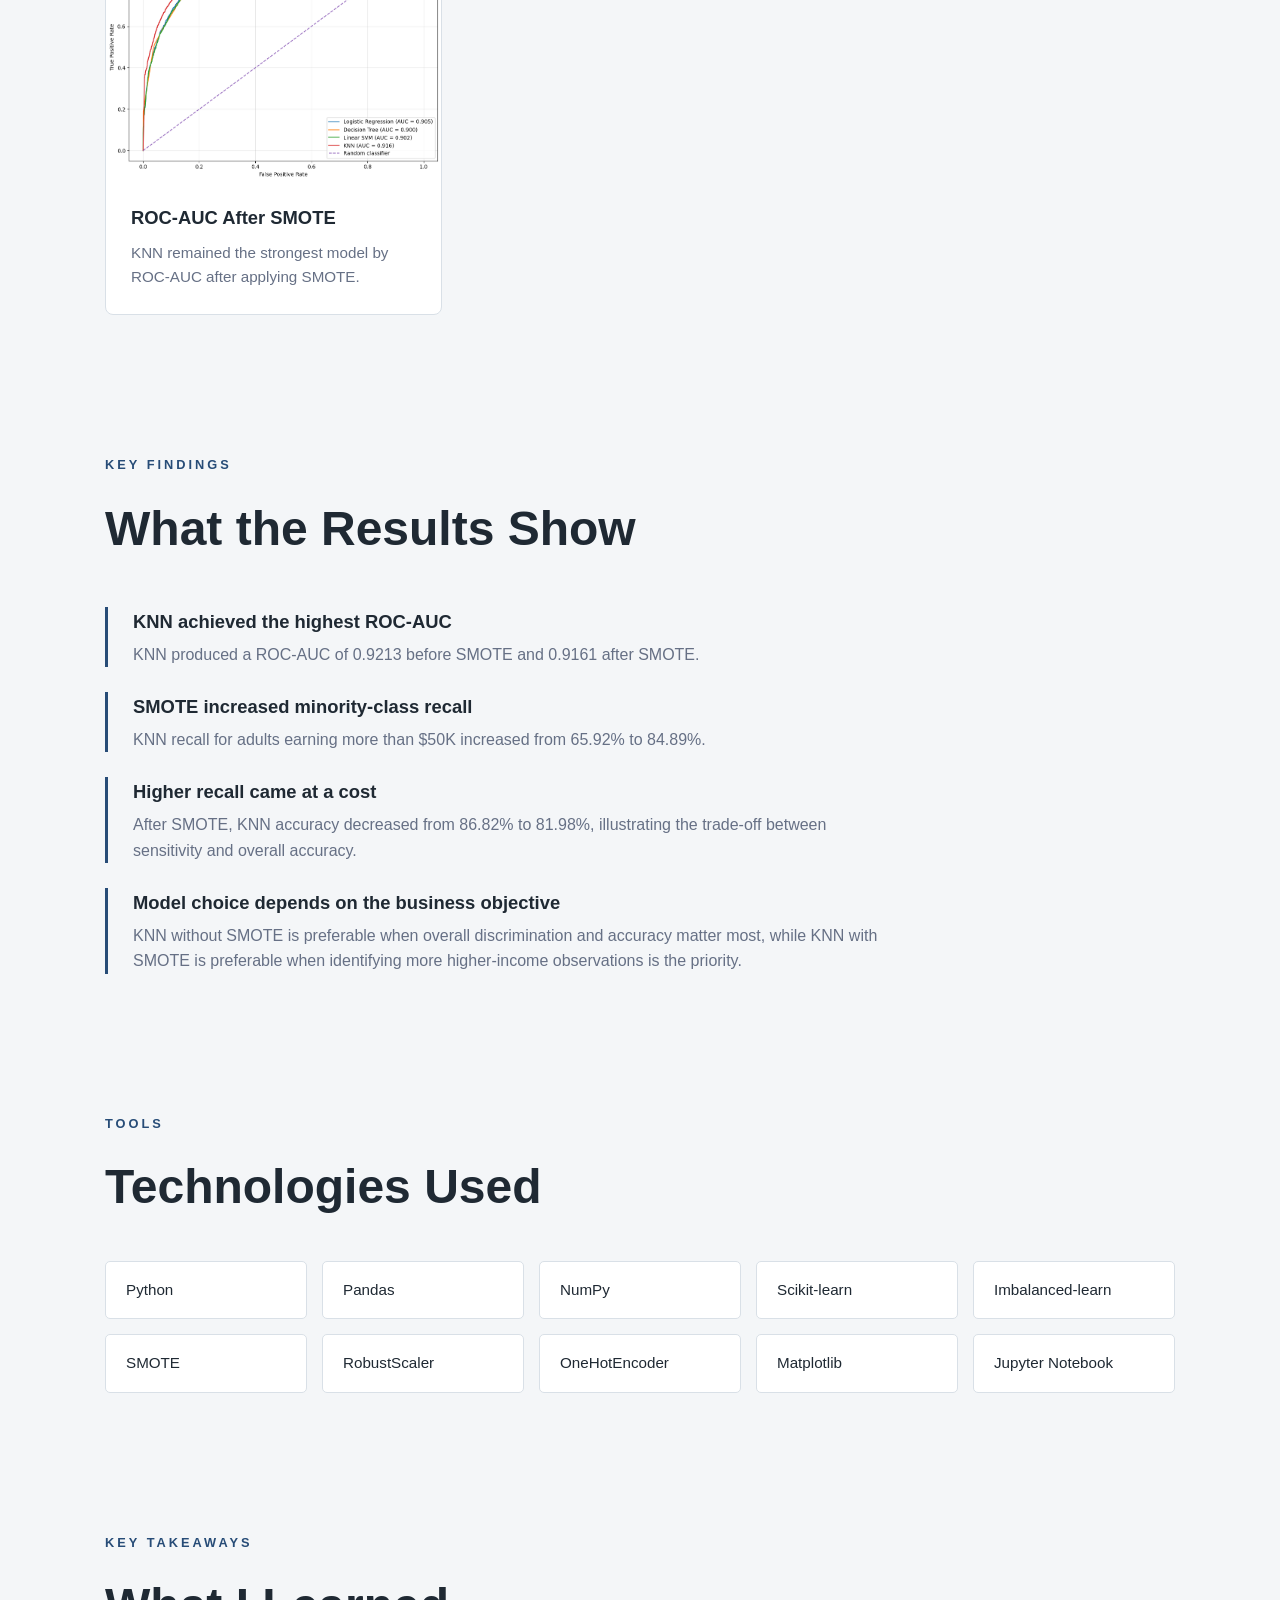
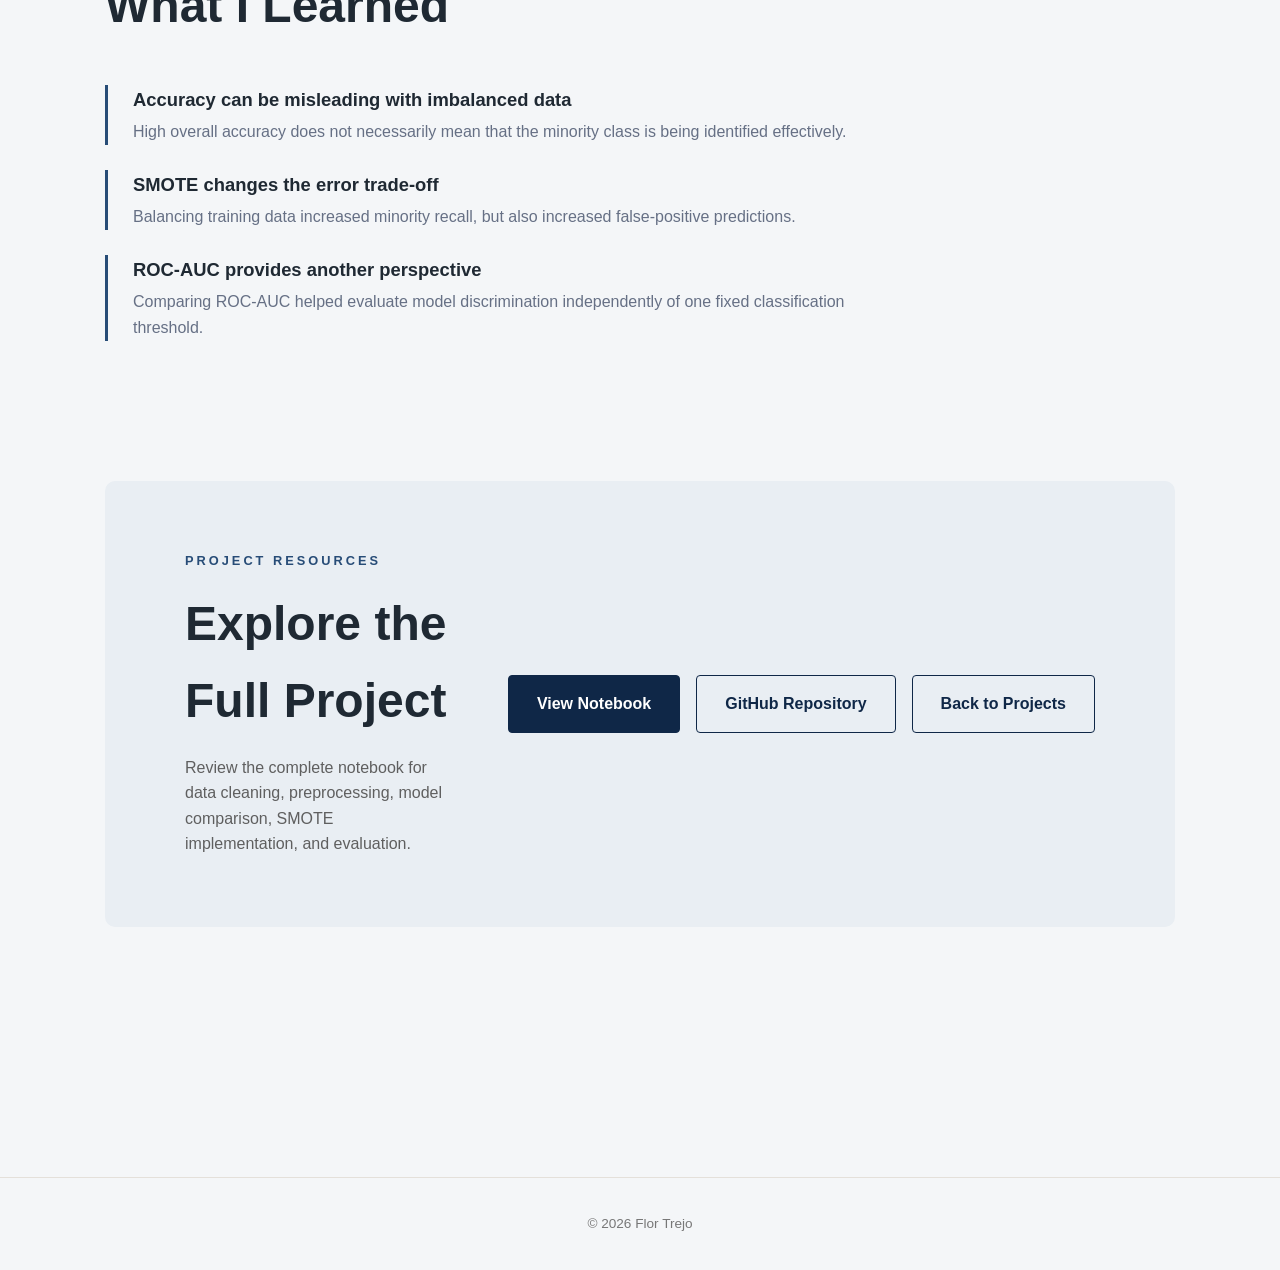
==== commit f53dd4a6: "Add Project 4 resource links" ====
--- a/projects/adult-income.html
+++ b/projects/adult-income.html
@@ -552,16 +552,26 @@
                 </div>
 
 
-                <div class="resource-buttons">
-
-                    <a href="../index.html#projects"
-                       class="secondary-button">
-                        Back to Projects
-                    </a>
-
-                </div>
-
-            </div>
+              <div class="resource-buttons">
+
+    <a href="https://github.com/flortr3/adult-income-classification/blob/main/Flor_Trejo_Adult_Income_Classification_Case_Study.ipynb"
+       target="_blank"
+       class="primary-button">
+        View Notebook
+    </a>
+
+    <a href="https://github.com/flortr3/adult-income-classification"
+       target="_blank"
+       class="secondary-button">
+        GitHub Repository
+    </a>
+
+    <a href="../index.html#projects"
+       class="secondary-button">
+        Back to Projects
+    </a>
+
+</div>
 
         </section>
 
--- a/style.css
+++ b/style.css
@@ -26,7 +26,6 @@
     color: inherit;
 }
 
-
 /* =========================
    NAVIGATION
 ========================= */
@@ -71,7 +70,6 @@
     color: #a7654b;
 }
 
-
 /* =========================
    HERO
 ========================= */
@@ -85,7 +83,7 @@
 
     padding: 100px 10%;
 
-    background-color: #ebe5dd;
+    background-color: var(--section-background);
 }
 
 .intro {
@@ -125,39 +123,40 @@
    BUTTONS
 ========================= */
 
-.primary-button,
+.primary-button {
+    display: inline-block;
+    background-color: #0F2747;
+    color: #FFFFFF;
+    padding: 15px 28px;
+    border-radius: 4px;
+    text-decoration: none;
+    font-weight: 600;
+    border: 1px solid #0F2747;
+    transition: all 0.2s ease;
+}
+
+.primary-button:hover {
+    background-color: #274C77;
+    border-color: #274C77;
+}
+
 .secondary-button {
     display: inline-block;
-
-    padding: 13px 24px;
-
+    background-color: transparent;
+    color: #1F2933;
+    padding: 15px 28px;
     border-radius: 4px;
-
-    font-size: 0.95rem;
+    text-decoration: none;
     font-weight: 600;
-
-    transition: 0.2s;
-}
-
-.primary-button {
-    background-color: #252525;
-    color: white;
-}
-
-.primary-button:hover {
-    background-color: #a7654b;
-}
-
-.secondary-button {
-    border: 1px solid #252525;
+    border: 1px solid #1F2933;
+    transition: all 0.2s ease;
 }
 
 .secondary-button:hover {
-    background-color: #252525;
-    color: white;
-}
-
-
+    background-color: #0F2747;
+    color: #FFFFFF;
+    border-color: #0F2747;
+}
 /* =========================
    MAIN
 ========================= */
@@ -191,7 +190,6 @@
     color: #555;
 }
 
-
 /* =========================
    PROJECT
 ========================= */
@@ -243,16 +241,21 @@
     color: #777;
 }
 
+/* PROJECT LINKS */
+
 .project-link {
+    color: #274C77 !important;
     font-weight: 600;
-    color: #a7654b;
+    text-decoration: none;
 }
 
 .project-link:hover {
-    text-decoration: underline;
-}
-
-
+    color: #0F2747 !important;
+}
+.project-card {
+    background-color: #FFFFFF;
+    border: 1px solid #D9E0E7;
+}
 /* =========================
    SKILLS
 ========================= */
@@ -280,17 +283,14 @@
     font-size: 0.95rem;
 }
 
-
 /* =========================
    CONTACT
 ========================= */
 
-#contact {
-    background-color: #ebe5dd;
-
-    padding: 60px;
-
-    border-radius: 8px;
+.contact-card {
+    background-color: var(--section-background);
+    border: 1px solid var(--border);
+    border-radius: 10px;
 }
 
 /* =========================
@@ -298,7 +298,7 @@
 ========================= */
 
 .resource-section {
-    background-color: #ebe5dd;
+    background-color: #E9EEF3;
     border-radius: 10px;
     padding: 50px 55px;
 }
@@ -339,7 +339,6 @@
     font-size: 0.85rem;
     color: #777;
 }
-
 
 /* =========================
    MOBILE
@@ -446,16 +445,22 @@
 ========================= */
 
 :root {
-    --background: #f8f7f4;
-    --section-background: #ebe5dd;
-    --card-background: #ffffff;
-
-    --text-primary: #252525;
-    --text-secondary: #5f5f5f;
-
-    --accent: #a7654b;
-
-    --border: #e4e0da;
+
+    --background: #F4F6F8;
+
+    --section-background: #E9EEF3;
+
+    --card-background: #FFFFFF;
+
+    --text-primary: #1F2933;
+
+    --text-secondary: #667085;
+
+    --accent: #274C77;
+
+    --border: #D9E0E7;
+
+    --navy: #0F2747;
 }
 
 
@@ -517,7 +522,6 @@
     color: var(--text-secondary);
 }
 
-
 /* VISUALIZATION CARDS */
 
 .visualization-card {
@@ -533,14 +537,32 @@
 /* RESOURCES */
 
 .resource-section {
-    background-color: var(--section-background);
-}
-
+    background-color: #E9EEF3;
+    border-radius: 10px;
+    padding: 70px 80px;
+}
+
+.resource-content {
+    display: flex;
+    align-items: center;
+    justify-content: space-between;
+    gap: 60px;
+}
+
+.resource-content > div:first-child {
+    max-width: 620px;
+}
+
+.resource-buttons {
+    display: flex;
+    gap: 16px;
+    flex-wrap: wrap;
+}
 
 /* BUTTONS */
 
 .primary-button {
-    background-color: var(--text-primary);
+    background-color: var(--navy);
     color: white;
 }
 
@@ -557,10 +579,151 @@
     background-color: var(--text-primary);
     color: white;
 }
+/* =========================
+   PORTFOLIO SKILLS
+========================= */
+
+.skill-category {
+    background-color: white;
+    border: 1px solid var(--border);
+    border-radius: 8px;
+    padding: 28px;
+}
+
+.skill-category h3 {
+    font-size: 1.05rem;
+    margin-bottom: 12px;
+}
+
+.skill-category p {
+    color: var(--text-secondary);
+    line-height: 1.7;
+    font-size: 0.95rem;
+}
+
+/* PROJECT INTRO */
+
+.projects-intro {
+    max-width: 760px;
+    color: var(--text-secondary);
+    margin-bottom: 40px;
+}
+
+/* CONTACT BUTTONS */
+
+/* =========================
+   HOMEPAGE SKILLS SECTION
+========================= */
+
+.skills-showcase {
+    display: grid;
+    grid-template-columns: repeat(3, minmax(0, 1fr));
+    gap: 24px;
+    margin-top: 40px;
+}
+
+.skill-card {
+    background-color: #FFFFFF;
+    border: 1px solid #D9E0E7;
+    border-radius: 10px;
+    padding: 28px;
+}
+
+.skill-card h3 {
+    font-size: 1.15rem;
+    margin-bottom: 18px;
+    color: #1F2933;
+}
+
+.skill-list {
+    list-style: none;
+    padding: 0;
+    margin: 0;
+}
+
+.skill-list li {
+    color: #667085;
+    line-height: 1.8;
+    padding: 3px 0;
+    border-bottom: 1px solid #EEF2F6;
+}
+
+.skill-list li:last-child {
+    border-bottom: none;
+}
+/* =========================
+   CONTACT SECTION - FINAL
+========================= */
+
+#contact {
+    padding-top: 70px;
+    padding-bottom: 70px;
+}
+
+.contact-card {
+    background-color: var(--section-background);
+    border: 1px solid var(--border);
+    border-radius: 10px;
+    padding: 55px 65px;
+}
+
+.contact-content {
+    display: flex;
+    align-items: center;
+    justify-content: space-between;
+    gap: 60px;
+}
+
+.contact-text {
+    max-width: 680px;
+}
+
+.contact-text h2 {
+    margin-bottom: 18px;
+}
+
+.contact-text p:not(.section-label) {
+    color: var(--text-secondary);
+    line-height: 1.7;
+    margin: 0;
+}
+
+.contact-buttons {
+    display: flex;
+    align-items: center;
+    gap: 14px;
+    flex-shrink: 0;
+}
 
 @media (max-width: 768px) {
+   .contact-card {
+    padding: 40px 25px;
+}
+
+.contact-content {
+    flex-direction: column;
+    align-items: flex-start;
+    gap: 30px;
+}
+
+.contact-buttons {
+    width: 100%;
+    flex-direction: column;
+}
+
+.contact-buttons a {
+    width: 100%;
+    text-align: center;
+}
+   .skills-showcase {
+    grid-template-columns: 1fr;
+}
+   nav {
+    background-color: #0F2747;
+}
+
 .resource-section {
-    padding: 35px 25px;
+    padding: 40px 25px;
 }
 
 .resource-content {
@@ -575,6 +738,25 @@
 }
 
 .resource-buttons a {
+    width: 100%;
+    text-align: center;
+}
+.resource-section {
+    padding: 35px 25px;
+}
+
+.resource-content {
+    flex-direction: column;
+    align-items: flex-start;
+    gap: 30px;
+}
+
+.resource-buttons {
+    width: 100%;
+    flex-direction: column;
+}
+
+.resource-buttons a {
     text-align: center;
     width: 100%;
 }
@@ -616,3 +798,97 @@
         padding: 35px 25px;
     }
 }
+
+/* =========================
+   NAVIGATION - DEEP NAVY
+========================= */
+
+nav {
+    background-color: #0F2747;
+    border-bottom: none;
+}
+
+.nav-links a {
+    color: #FFFFFF;
+}
+
+.nav-links a:hover {
+    color: #B8C7D9;
+}
+
+.logo a {
+    color: #FFFFFF;
+    font-weight: 700;
+    text-decoration: none;
+    letter-spacing: 1px;
+}
+
+/* =========================
+   PROJECT PAGE COLORS
+========================= */
+
+body {
+    background-color: #F4F6F8;
+    color: #1F2933;
+}
+
+main {
+    background-color: #F4F6F8;
+}
+
+.section-label {
+    color: #274C77;
+}
+
+.result-card {
+    background-color: #FFFFFF;
+    border: 1px solid #D9E0E7;
+}
+
+.result-card p {
+    color: #667085;
+}
+
+.result-card span {
+    color: #274C77;
+}
+
+.visualization-card {
+    background-color: #FFFFFF;
+    border: 1px solid #D9E0E7;
+}
+
+.visualization-card p {
+    color: #667085;
+}
+
+.findings-list div {
+    border-left: 3px solid #274C77;
+}
+
+.findings-list p {
+    color: #667085;
+}
+
+.skills-grid span {
+    background-color: #FFFFFF;
+    border: 1px solid #D9E0E7;
+    color: #1F2933;
+}
+.logo a {
+    color: #FFFFFF !important;
+}
+
+.resource-section {
+    background-color: #E9EEF3;
+}
+.resource-buttons .secondary-button {
+    background-color: transparent;
+    color: #0F2747;
+    border: 1px solid #0F2747;
+}
+
+.resource-buttons .secondary-button:hover {
+    background-color: #0F2747;
+    color: #FFFFFF;
+}
